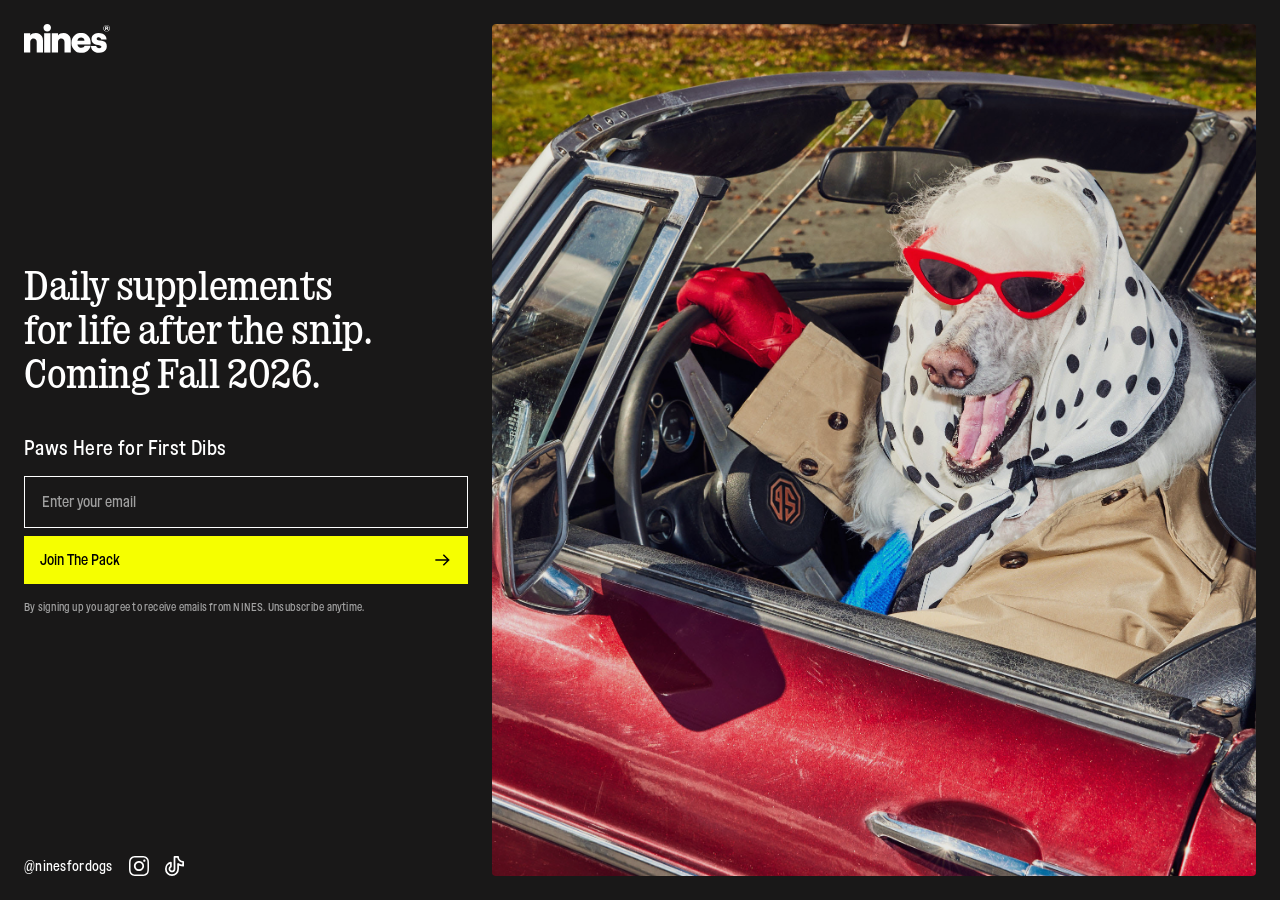
==== index.html @ 9521963d "Add files via upload" ====
<!DOCTYPE html>
<html lang="en">
<head>
<meta charset="UTF-8">
<meta name="viewport" content="width=device-width, initial-scale=1.0">
<title>NINES — Daily supplements for life after the snip</title>
<link rel="stylesheet" href="styles.css">
</head>
<body>

<main class="page">
  <section class="panel-left">
    <header class="logo">
      <img src="assets/logo.svg" alt="Nines">
    </header>

    <div class="hero-copy">
      <h1 class="headline">Daily supplements<br>for life after the snip.<br>Coming Fall 2026.</h1>

      <form class="signup" id="signupForm" novalidate>
        <p class="signup-label">Paws Here for First Dibs</p>

        <div class="signup-controls">
          <div class="input-wrap">
            <input type="email" id="email" name="email" placeholder="Enter your email" autocomplete="email" required>
          </div>
          <button type="submit" class="join-btn">
            <span>Join The Pack</span>
            <img src="assets/arrow.svg" alt="" class="arrow-icon">
          </button>
        </div>

        <p class="disclaimer">By signing up you agree to receive emails from NINES. Unsubscribe anytime.</p>
        <p class="form-status" id="formStatus" role="status" aria-live="polite"></p>
      </form>
    </div>

    <footer class="social">
      <span class="handle">@ninesfordogs</span>
      <a href="#" class="icon-link" aria-label="Instagram">
        <span class="icon-mask ig" style="--mask-url:url('assets/ig-shape.svg')"></span>
      </a>
      <a href="#" class="icon-link" aria-label="TikTok">
        <img src="assets/tiktok.svg" alt="" class="tiktok-base">
        <span class="icon-mask tt" style="--mask-url:url('assets/tiktok-vector.svg')"></span>
      </a>
    </footer>
  </section>

  <section class="panel-right">
    <img src="assets/hero.png" alt="Dog wearing sunglasses and a headscarf riding in a red convertible" class="hero-image">
  </section>
</main>

<script src="script.js"></script>
</body>
</html>
---- styles.css ----
@font-face {
  font-family: 'Sancy Slab Trial';
  src: url('assets/fonts/sancy-slab-regular.otf') format('opentype');
  font-weight: 400;
  font-style: normal;
  font-display: swap;
}

@font-face {
  font-family: 'Sancy Slab Trial';
  src: url('assets/fonts/sancy-slab-medium.otf') format('opentype');
  font-weight: 500;
  font-style: normal;
  font-display: swap;
}

@font-face {
  font-family: 'Sancy Trial';
  src: url('assets/fonts/sancy-regular.otf') format('opentype');
  font-weight: 400;
  font-style: normal;
  font-display: swap;
}

@font-face {
  font-family: 'Sancy Trial';
  src: url('assets/fonts/sancy-medium.otf') format('opentype');
  font-weight: 500;
  font-style: normal;
  font-display: swap;
}

:root {
  --bg: #191818;
  --yellow: #f6ff00;
  --white: #ffffff;
  --placeholder: #9f9f9f;
  --disclaimer: #a3a3a3;
  --panel-width: 492px;
}

* { box-sizing: border-box; }

html, body {
  margin: 0;
  padding: 0;
  background: var(--bg);
  color: var(--white);
  height: 100%;
}

body {
  font-family: 'Sancy Trial', Georgia, serif;
}

.page {
  display: flex;
  height: 100vh;
  min-height: 100vh;
  width: 100%;
}

/* ---------- Left panel ---------- */

.panel-left {
  width: var(--panel-width);
  flex-shrink: 0;
  padding: 24px;
  display: flex;
  flex-direction: column;
  justify-content: space-between;
  height: 100%;
}

.logo img {
  display: block;
  height: 28.875px;
  width: auto;
}

.hero-copy {
  display: flex;
  flex-direction: column;
  gap: 40px;
  width: 100%;
}

.headline {
  font-family: 'Sancy Slab Trial', Georgia, serif;
  font-weight: 400;
  font-size: 40px;
  line-height: 44px;
  letter-spacing: -0.4px;
  color: var(--white);
  margin: 0;
}

.signup {
  display: flex;
  flex-direction: column;
  gap: 16px;
  width: 100%;
}

.signup-label {
  font-family: 'Sancy Trial', Georgia, serif;
  font-size: 20px;
  letter-spacing: 0.4px;
  color: var(--white);
  margin: 0;
}

.signup-controls {
  display: flex;
  flex-direction: column;
  gap: 8px;
  width: 100%;
}

.input-wrap {
  border: 1px solid var(--white);
  height: 52px;
  display: flex;
  align-items: center;
  padding: 8px 16px 8px 15px;
}

.input-wrap input {
  width: 100%;
  height: 100%;
  border: none;
  background: transparent;
  outline: none;
  color: var(--white);
  font-family: 'Sancy Trial', Georgia, serif;
  font-size: 14.85px;
}

.input-wrap input::placeholder {
  color: var(--placeholder);
}

.join-btn {
  background: var(--yellow);
  border: none;
  height: 48px;
  display: flex;
  align-items: center;
  justify-content: space-between;
  padding: 8px 16px;
  cursor: pointer;
  font-family: 'Sancy Trial', Georgia, serif;
  font-size: 14.85px;
  color: #000;
  transition: opacity 0.15s ease;
}

.join-btn:hover {
  opacity: 0.85;
}

.join-btn .arrow-icon {
  width: 20px;
  height: 20px;
  transform: rotate(180deg);
}

.disclaimer {
  color: var(--disclaimer);
  font-size: 11px;
  letter-spacing: 0.22px;
  margin: 0;
}

.form-status {
  margin: 0;
  font-size: 12px;
  min-height: 14px;
  color: var(--yellow);
}

/* ---------- Social footer ---------- */

.social {
  display: flex;
  align-items: center;
  gap: 16px;
  width: 100%;
}

.handle {
  font-family: 'Sancy Trial', Georgia, serif;
  font-size: 14px;
  letter-spacing: 0.28px;
  color: var(--white);
}

.icon-link {
  display: flex;
  align-items: center;
  justify-content: center;
  width: 20px;
  height: 20px;
  position: relative;
}

.icon-mask {
  display: block;
  width: 100%;
  height: 100%;
  background-color: var(--white);
  transition: background-color 0.15s ease;
  -webkit-mask-image: var(--mask-url);
  mask-image: var(--mask-url);
  -webkit-mask-size: contain;
  mask-size: contain;
  -webkit-mask-repeat: no-repeat;
  mask-repeat: no-repeat;
  -webkit-mask-position: center;
  mask-position: center;
}

.icon-link:hover .icon-mask,
.icon-link:focus-visible .icon-mask {
  background-color: var(--yellow);
}

.tiktok-base {
  position: absolute;
  inset: 0;
  width: 100%;
  height: 100%;
}

.icon-mask.tt {
  position: absolute;
  inset: 0;
}

/* ---------- Right panel ---------- */

.panel-right {
  flex: 1 0 0;
  min-width: 0;
  padding: 24px 24px 24px 0;
  display: flex;
}

.hero-image {
  width: 100%;
  height: 100%;
  object-fit: cover;
  border-radius: 4px;
  opacity: 0.9;
  display: block;
}

/* ---------- Responsive ---------- */

@media (max-width: 900px) {
  html, body {
    height: auto;
  }

  .page {
    flex-direction: column;
    height: auto;
    min-height: 100vh;
  }

  /* Let panel-left's children become direct flex items of .page,
     so the image can be reordered between the logo and the copy. */
  .panel-left {
    display: contents;
  }

  .logo {
    order: 1;
    padding: 24px 24px 0 24px;
  }

  .panel-right {
    order: 2;
    padding: 24px;
    height: 360px;
  }

  .hero-copy {
    order: 3;
    padding: 32px 24px 0 24px;
    gap: 32px;
  }

  .headline {
    font-size: 36px;
    line-height: 40px;
  }

  .social {
    order: 4;
    padding: 32px 24px 24px 24px;
  }
}

@media (max-width: 480px) {
  .headline {
    font-size: 30px;
    line-height: 34px;
  }

  .panel-right {
    height: 280px;
  }
}
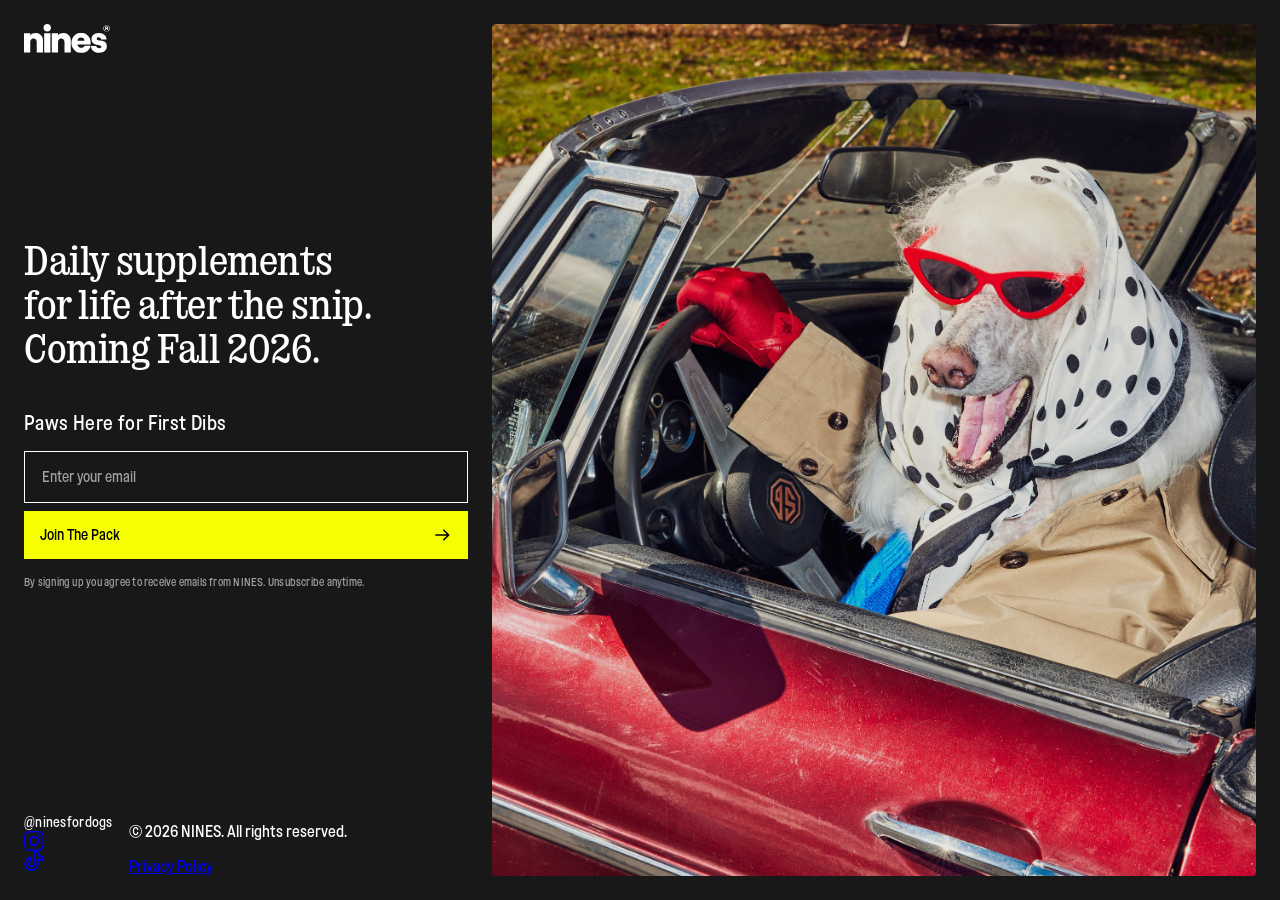
==== commit c8e4d5a8: "Add files via upload" ====
--- a/index.html
+++ b/index.html
@@ -36,14 +36,23 @@
     </div>
 
     <footer class="social">
+      <div class="social-links">
       <span class="handle">@ninesfordogs</span>
       <a href="#" class="icon-link" aria-label="Instagram">
-        <span class="icon-mask ig" style="--mask-url:url('assets/ig-shape.svg')"></span>
+        <svg class="icon-svg" viewBox="0 0 17.334 17.334" width="20" height="20" fill="currentColor" aria-hidden="true">
+          <path d="M8.66699 0C11.0207 0 11.316 0.0103854 12.2402 0.0527344C13.1626 0.0946642 13.7925 0.241048 14.3438 0.455078C14.9221 0.672727 15.446 1.01416 15.8789 1.45508C16.3198 1.88797 16.6613 2.41195 16.8789 2.99023C17.0931 3.54144 17.2391 4.17139 17.2812 5.09375C17.3234 6.018 17.334 6.3133 17.334 8.66699C17.334 11.0207 17.3234 11.3158 17.2812 12.2402C17.2391 13.1626 17.0931 13.7925 16.8789 14.3438C16.6562 14.9195 16.3154 15.4424 15.8789 15.8789C15.4424 16.3154 14.9194 16.6563 14.3438 16.8789C13.7926 17.0931 13.1625 17.2392 12.2402 17.2812C11.3161 17.3234 11.0206 17.334 8.66699 17.334C6.31343 17.334 6.01812 17.3234 5.09375 17.2812C4.17146 17.2391 3.54146 17.0931 2.99023 16.8789C2.41195 16.6613 1.88797 16.3198 1.45508 15.8789C1.01425 15.446 0.672682 14.922 0.455078 14.3438C0.240894 13.7926 0.0948339 13.1625 0.0527344 12.2402C0.0103854 11.316 0 11.0207 0 8.66699C5.10638e-08 6.31327 0.0103851 6.018 0.0527344 5.09375C0.0946665 4.17139 0.241043 3.54147 0.455078 2.99023C0.672767 2.41195 1.01413 1.88794 1.45508 1.45508C1.88797 1.0142 2.41195 0.672695 2.99023 0.455078C3.54143 0.240871 4.17142 0.0948438 5.09375 0.0527344C6.01799 0.0105576 6.31333 2.43298e-07 8.66699 0ZM8.66699 1.33398C6.67545 1.33398 6.42267 1.32956 5.64062 1.36523C5.02622 1.39327 4.31883 1.42985 3.75586 1.59961C3.19274 1.76945 2.75033 2.00033 2.29199 2.51074C1.83381 3.021 1.6935 3.44395 1.56836 3.85938C1.43815 4.29167 1.39486 4.86591 1.35938 5.64648C1.32356 6.42826 1.33398 6.67568 1.33398 8.66699C1.33398 10.6585 1.32355 10.9056 1.35938 11.6875C1.39485 12.4678 1.43824 13.0414 1.56836 13.4736C1.69353 13.8892 1.83366 14.3128 2.29199 14.8232C2.75031 15.3336 3.19276 15.5645 3.75586 15.7344C4.31883 15.9041 5.02623 15.9407 5.64062 15.9688C6.42267 16.0044 6.67545 16 8.66699 16C10.6586 16 10.9064 16.0095 11.6885 15.9736C12.4688 15.9382 13.0424 15.8958 13.4746 15.7656C13.8902 15.6405 14.3128 15.4993 14.8232 15.041C15.3336 14.5828 15.5655 14.1411 15.7354 13.5781C15.9052 13.015 15.9417 12.3069 15.9697 11.6924C16.0054 10.9104 16 10.6592 16 8.66797C16 6.67646 16.0044 6.42356 15.9688 5.6416C15.9407 5.02705 15.9042 4.31898 15.7344 3.75586C15.5646 3.19294 15.3335 2.75117 14.8232 2.29297C14.3129 1.83468 13.8901 1.69352 13.4746 1.56836C13.0423 1.43815 12.4681 1.39584 11.6875 1.36035C10.9058 1.32454 10.6583 1.33398 8.66699 1.33398ZM8.66699 4.25098C11.1058 4.25124 13.0837 6.22822 13.084 8.66699C13.0837 11.1058 11.1058 13.0837 8.66699 13.084C6.2282 13.0837 4.25122 11.1058 4.25098 8.66699C4.25121 6.2282 6.2282 4.25121 8.66699 4.25098ZM8.66699 5.75098C7.05663 5.75121 5.75121 7.05663 5.75098 8.66699C5.75122 10.2774 7.05663 11.5837 8.66699 11.584C10.2773 11.5837 11.5837 10.2773 11.584 8.66699C11.5837 7.05664 10.2773 5.75124 8.66699 5.75098ZM13.293 3.04102C13.8453 3.04102 14.293 3.48873 14.293 4.04102C14.2928 4.59317 13.8452 5.04102 13.293 5.04102C12.7409 5.04084 12.2931 4.59306 12.293 4.04102C12.293 3.48884 12.7408 3.04119 13.293 3.04102Z"/>
+        </svg>
       </a>
       <a href="#" class="icon-link" aria-label="TikTok">
-        <img src="assets/tiktok.svg" alt="" class="tiktok-base">
-        <span class="icon-mask tt" style="--mask-url:url('assets/tiktok-vector.svg')"></span>
+        <svg class="icon-svg" viewBox="0 0 16.5 17.125" width="20" height="20" fill="none" stroke="currentColor" stroke-width="1.5" stroke-linecap="round" stroke-linejoin="round" aria-hidden="true">
+          <path d="M11.375 6.84375C12.6492 7.76089 14.1801 8.25296 15.75 8.25V5.125C14.5897 5.125 13.4769 4.66406 12.6564 3.84359C11.8359 3.02312 11.375 1.91032 11.375 0.75H8.25V11.0625C8.24984 11.4539 8.14464 11.8381 7.94539 12.1751C7.74614 12.512 7.46014 12.7893 7.11721 12.978C6.77428 13.1667 6.387 13.26 5.99575 13.2481C5.6045 13.2361 5.22362 13.1194 4.89284 12.9101C4.56207 12.7008 4.29351 12.4066 4.11519 12.0581C3.93686 11.7097 3.8553 11.3198 3.87902 10.9291C3.90273 10.5383 4.03085 10.1611 4.25001 9.83682C4.46917 9.51249 4.77134 9.25291 5.125 9.08516V5.75C2.63828 6.19297 0.75 8.44844 0.75 11.0625C0.75 12.4715 1.30971 13.8227 2.306 14.819C3.30228 15.8153 4.65354 16.375 6.0625 16.375C7.47146 16.375 8.82272 15.8153 9.81901 14.819C10.8153 13.8227 11.375 12.4715 11.375 11.0625V6.84375Z"/>
+        </svg>
       </a>
+      </div>
+      <div class="legal">
+        <p class="copyright">© 2026 NINES. All rights reserved.</p>
+        <a href="#" class="privacy-link">Privacy Policy</a>
+      </div>
     </footer>
   </section>
 
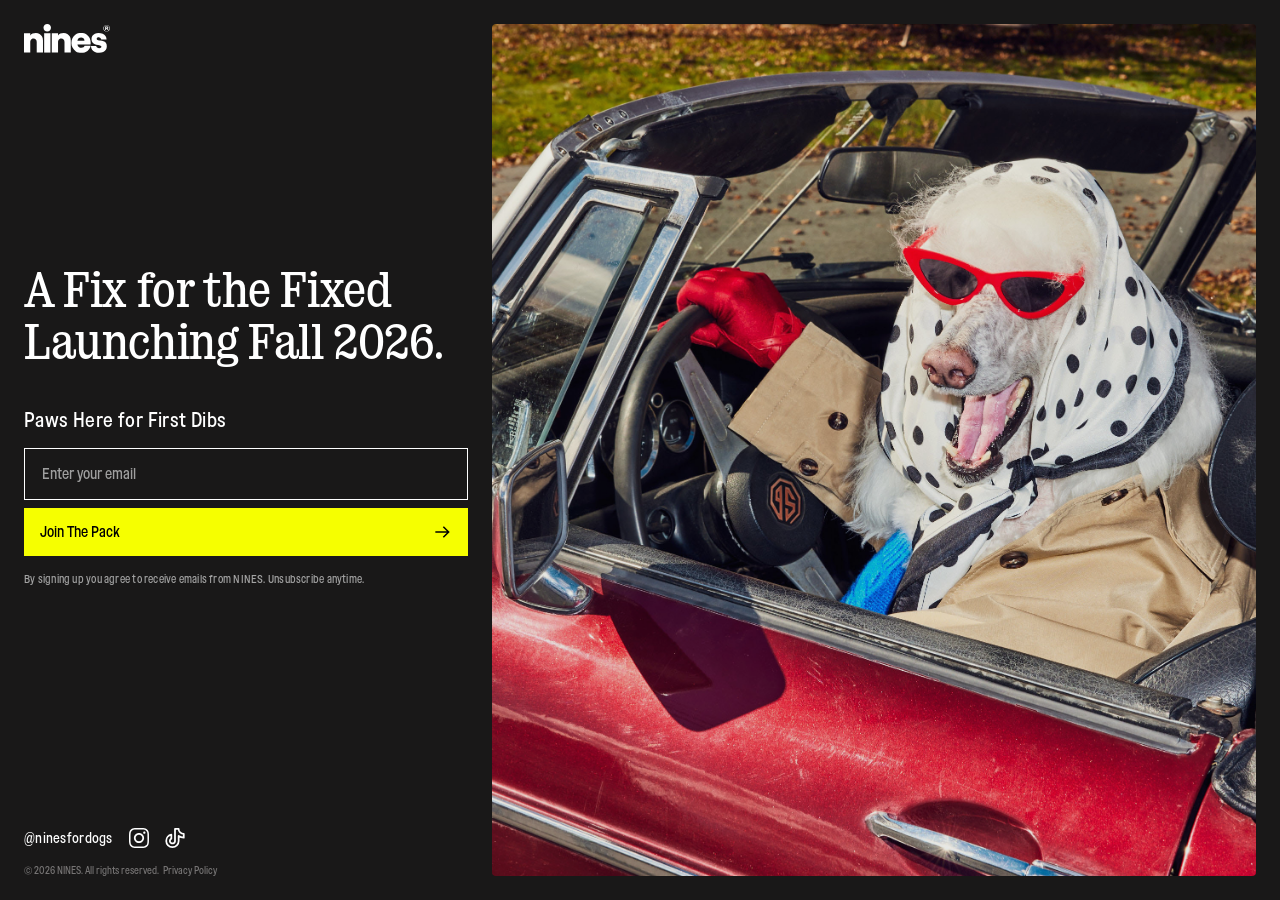
==== commit 686697f5: "Add files via upload" ====
--- a/index.html
+++ b/index.html
@@ -3,7 +3,7 @@
 <head>
 <meta charset="UTF-8">
 <meta name="viewport" content="width=device-width, initial-scale=1.0">
-<title>NINES — Daily supplements for life after the snip</title>
+<title>NINES — A Fix for the Fixed.</title>
 <link rel="stylesheet" href="styles.css">
 </head>
 <body>
@@ -15,7 +15,7 @@
     </header>
 
     <div class="hero-copy">
-      <h1 class="headline">Daily supplements<br>for life after the snip.<br>Coming Fall 2026.</h1>
+      <h1 class="headline">A Fix for the Fixed<br>Launching Fall 2026.</h1>
 
       <form class="signup" id="signupForm" novalidate>
         <p class="signup-label">Paws Here for First Dibs</p>
--- a/styles.css
+++ b/styles.css
@@ -65,7 +65,7 @@
 .panel-left {
   width: var(--panel-width);
   flex-shrink: 0;
-  padding: 24px;
+  padding: clamp(16px, 3vh, 24px) 24px;
   display: flex;
   flex-direction: column;
   justify-content: space-between;
@@ -74,22 +74,22 @@
 
 .logo img {
   display: block;
-  height: 28.875px;
+  height: clamp(20px, 3.6vh, 28.875px);
   width: auto;
 }
 
 .hero-copy {
   display: flex;
   flex-direction: column;
-  gap: 40px;
+  gap: clamp(16px, 5vh, 40px);
   width: 100%;
 }
 
 .headline {
   font-family: 'Sancy Slab Trial', Georgia, serif;
   font-weight: 400;
-  font-size: 40px;
-  line-height: 44px;
+  font-size: clamp(30px, 6vh, 48px);
+  line-height: clamp(34px, 6.5vh, 52px);
   letter-spacing: -0.4px;
   color: var(--white);
   margin: 0;
@@ -98,7 +98,7 @@
 .signup {
   display: flex;
   flex-direction: column;
-  gap: 16px;
+  gap: clamp(8px, 2vh, 16px);
   width: 100%;
 }
 
@@ -113,13 +113,13 @@
 .signup-controls {
   display: flex;
   flex-direction: column;
-  gap: 8px;
+  gap: clamp(4px, 1vh, 8px);
   width: 100%;
 }
 
 .input-wrap {
   border: 1px solid var(--white);
-  height: 52px;
+  height: clamp(40px, 6.5vh, 52px);
   display: flex;
   align-items: center;
   padding: 8px 16px 8px 15px;
@@ -143,7 +143,7 @@
 .join-btn {
   background: var(--yellow);
   border: none;
-  height: 48px;
+  height: clamp(36px, 6vh, 48px);
   display: flex;
   align-items: center;
   justify-content: space-between;
@@ -183,9 +183,41 @@
 
 .social {
   display: flex;
+  flex-direction: column;
+  gap: 16px;
+  width: 100%;
+}
+
+.social-links {
+  display: flex;
   align-items: center;
   gap: 16px;
   width: 100%;
+}
+
+.legal {
+  display: flex;
+  align-items: flex-start;
+  gap: 4px;
+  width: 100%;
+}
+
+.copyright,
+.privacy-link {
+  font-family: 'Sancy Trial', Georgia, serif;
+  font-size: 10px;
+  color: #767474;
+  margin: 0;
+  white-space: nowrap;
+}
+
+.privacy-link {
+  text-decoration: none;
+}
+
+.privacy-link:hover,
+.privacy-link:focus-visible {
+  text-decoration: underline;
 }
 
 .handle {
@@ -204,37 +236,15 @@
   position: relative;
 }
 
-.icon-mask {
+.icon-svg {
   display: block;
-  width: 100%;
-  height: 100%;
-  background-color: var(--white);
-  transition: background-color 0.15s ease;
-  -webkit-mask-image: var(--mask-url);
-  mask-image: var(--mask-url);
-  -webkit-mask-size: contain;
-  mask-size: contain;
-  -webkit-mask-repeat: no-repeat;
-  mask-repeat: no-repeat;
-  -webkit-mask-position: center;
-  mask-position: center;
-}
-
-.icon-link:hover .icon-mask,
-.icon-link:focus-visible .icon-mask {
-  background-color: var(--yellow);
-}
-
-.tiktok-base {
-  position: absolute;
-  inset: 0;
-  width: 100%;
-  height: 100%;
-}
-
-.icon-mask.tt {
-  position: absolute;
-  inset: 0;
+  color: var(--white);
+  transition: color 0.15s ease;
+}
+
+.icon-link:hover .icon-svg,
+.icon-link:focus-visible .icon-svg {
+  color: var(--yellow);
 }
 
 /* ---------- Right panel ---------- */
@@ -242,6 +252,7 @@
 .panel-right {
   flex: 1 0 0;
   min-width: 0;
+  min-height: 0;
   padding: 24px 24px 24px 0;
   display: flex;
 }
@@ -281,14 +292,15 @@
 
   .panel-right {
     order: 2;
-    padding: 24px;
-    height: 360px;
+    flex: none;
+    padding: 24px 24px 0 24px;
+    height: 288px;
   }
 
   .hero-copy {
     order: 3;
-    padding: 32px 24px 0 24px;
-    gap: 32px;
+    padding: 28px 24px 0 24px;
+    gap: 24px;
   }
 
   .headline {
@@ -298,7 +310,7 @@
 
   .social {
     order: 4;
-    padding: 32px 24px 24px 24px;
+    padding: 24px 24px 40px 24px;
   }
 }
 
@@ -309,6 +321,6 @@
   }
 
   .panel-right {
-    height: 280px;
-  }
-}
+    height: 224px;
+  }
+}
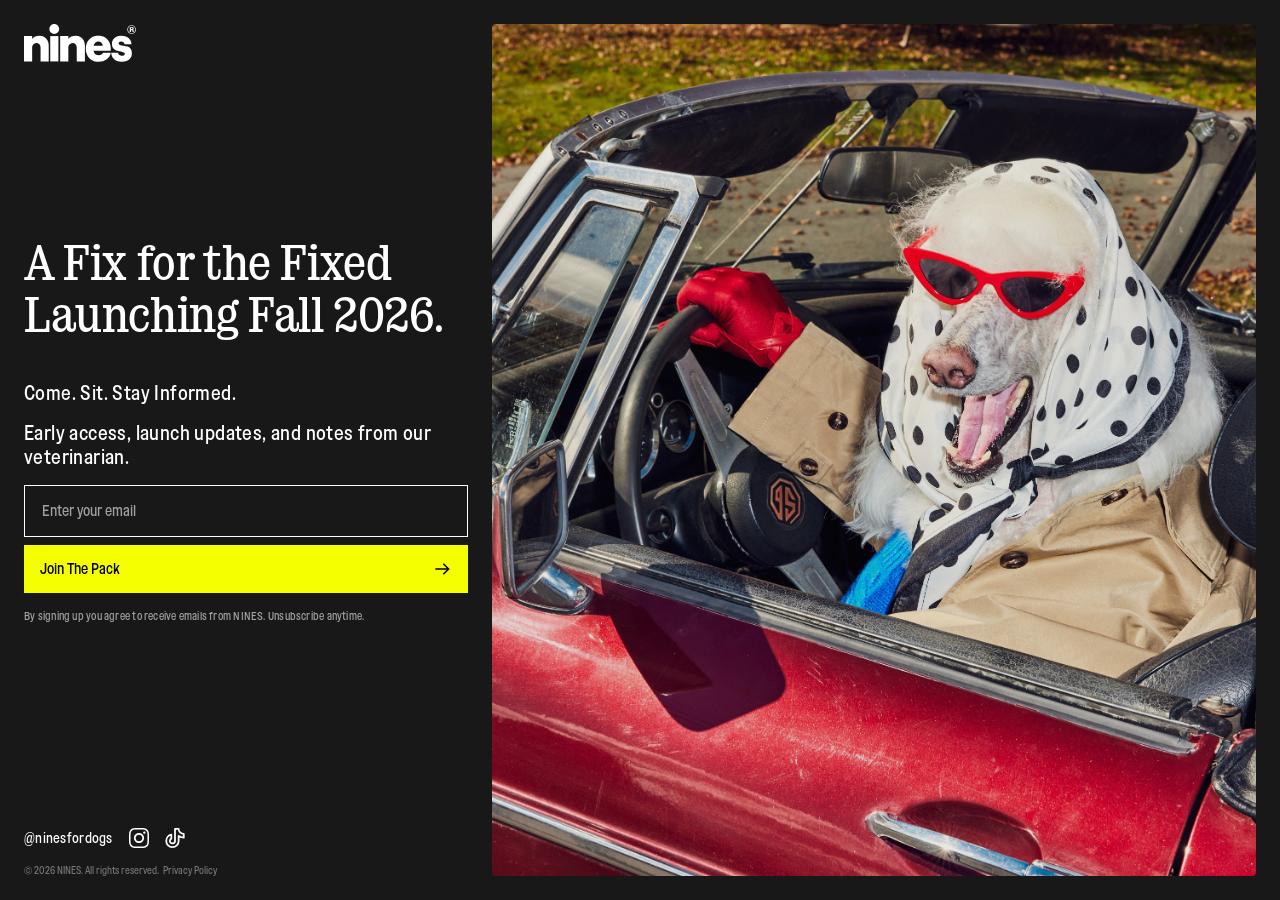
==== commit 7f3fb8e9: "Add files via upload" ====
--- a/index.html
+++ b/index.html
@@ -18,7 +18,8 @@
       <h1 class="headline">A Fix for the Fixed<br>Launching Fall 2026.</h1>
 
       <form class="signup" id="signupForm" novalidate>
-        <p class="signup-label">Paws Here for First Dibs</p>
+        <p class="signup-label">Come. Sit. Stay Informed.</p>
+        <p class="signup-subcopy">Early access, launch updates, and notes from our veterinarian.</p>
 
         <div class="signup-controls">
           <div class="input-wrap">
@@ -51,7 +52,7 @@
       </div>
       <div class="legal">
         <p class="copyright">© 2026 NINES. All rights reserved.</p>
-        <a href="#" class="privacy-link">Privacy Policy</a>
+        <a href="privacy.html" class="privacy-link">Privacy Policy</a>
       </div>
     </footer>
   </section>
--- a/styles.css
+++ b/styles.css
@@ -74,7 +74,7 @@
 
 .logo img {
   display: block;
-  height: clamp(20px, 3.6vh, 28.875px);
+  height: clamp(26px, 4.68vh, 37.54px);
   width: auto;
 }
 
@@ -110,6 +110,15 @@
   margin: 0;
 }
 
+.signup-subcopy {
+  font-family: 'Sancy Trial', Georgia, serif;
+  font-size: 20px;
+  line-height: 24px;
+  letter-spacing: 0.4px;
+  color: var(--white);
+  margin: 0;
+}
+
 .signup-controls {
   display: flex;
   flex-direction: column;
@@ -324,3 +333,92 @@
     height: 224px;
   }
 }
+
+/* ---------- Privacy policy page ---------- */
+
+.privacy-page {
+  display: flex;
+  min-height: 100vh;
+  width: 100%;
+}
+
+.privacy-sidebar {
+  width: 286px;
+  flex-shrink: 0;
+  padding: 24px;
+  display: flex;
+  flex-direction: column;
+  justify-content: space-between;
+}
+
+.privacy-content {
+  flex: 1;
+  min-width: 0;
+  padding: 96px 88px;
+  font-family: 'Sancy Trial', Georgia, serif;
+  font-size: 16px;
+  line-height: 20px;
+  color: var(--white);
+}
+
+.privacy-content h1 {
+  font-family: inherit;
+  font-size: 16px;
+  font-weight: 400;
+  line-height: 20px;
+  margin: 0 0 4px;
+}
+
+.privacy-content .policy-meta {
+  margin: 0 0 32px;
+}
+
+.privacy-content h2 {
+  font-family: inherit;
+  font-size: 16px;
+  font-weight: 400;
+  line-height: 20px;
+  margin: 32px 0 8px;
+}
+
+.privacy-content .policy-subhead {
+  margin: 16px 0 4px;
+}
+
+.privacy-content p {
+  margin: 0 0 16px;
+}
+
+.privacy-content ul {
+  margin: 0 0 16px;
+  padding-left: 24px;
+}
+
+.privacy-content li {
+  margin: 0 0 4px;
+}
+
+@media (max-width: 900px) {
+  .privacy-page {
+    flex-direction: column;
+  }
+
+  .privacy-sidebar {
+    display: contents;
+  }
+
+  .privacy-sidebar .logo {
+    order: 1;
+    padding: 24px 24px 0 24px;
+  }
+
+  .privacy-content {
+    order: 2;
+    padding: 32px 24px;
+  }
+
+  .privacy-sidebar .social {
+    order: 3;
+    padding: 0 24px 24px 24px;
+  }
+}
